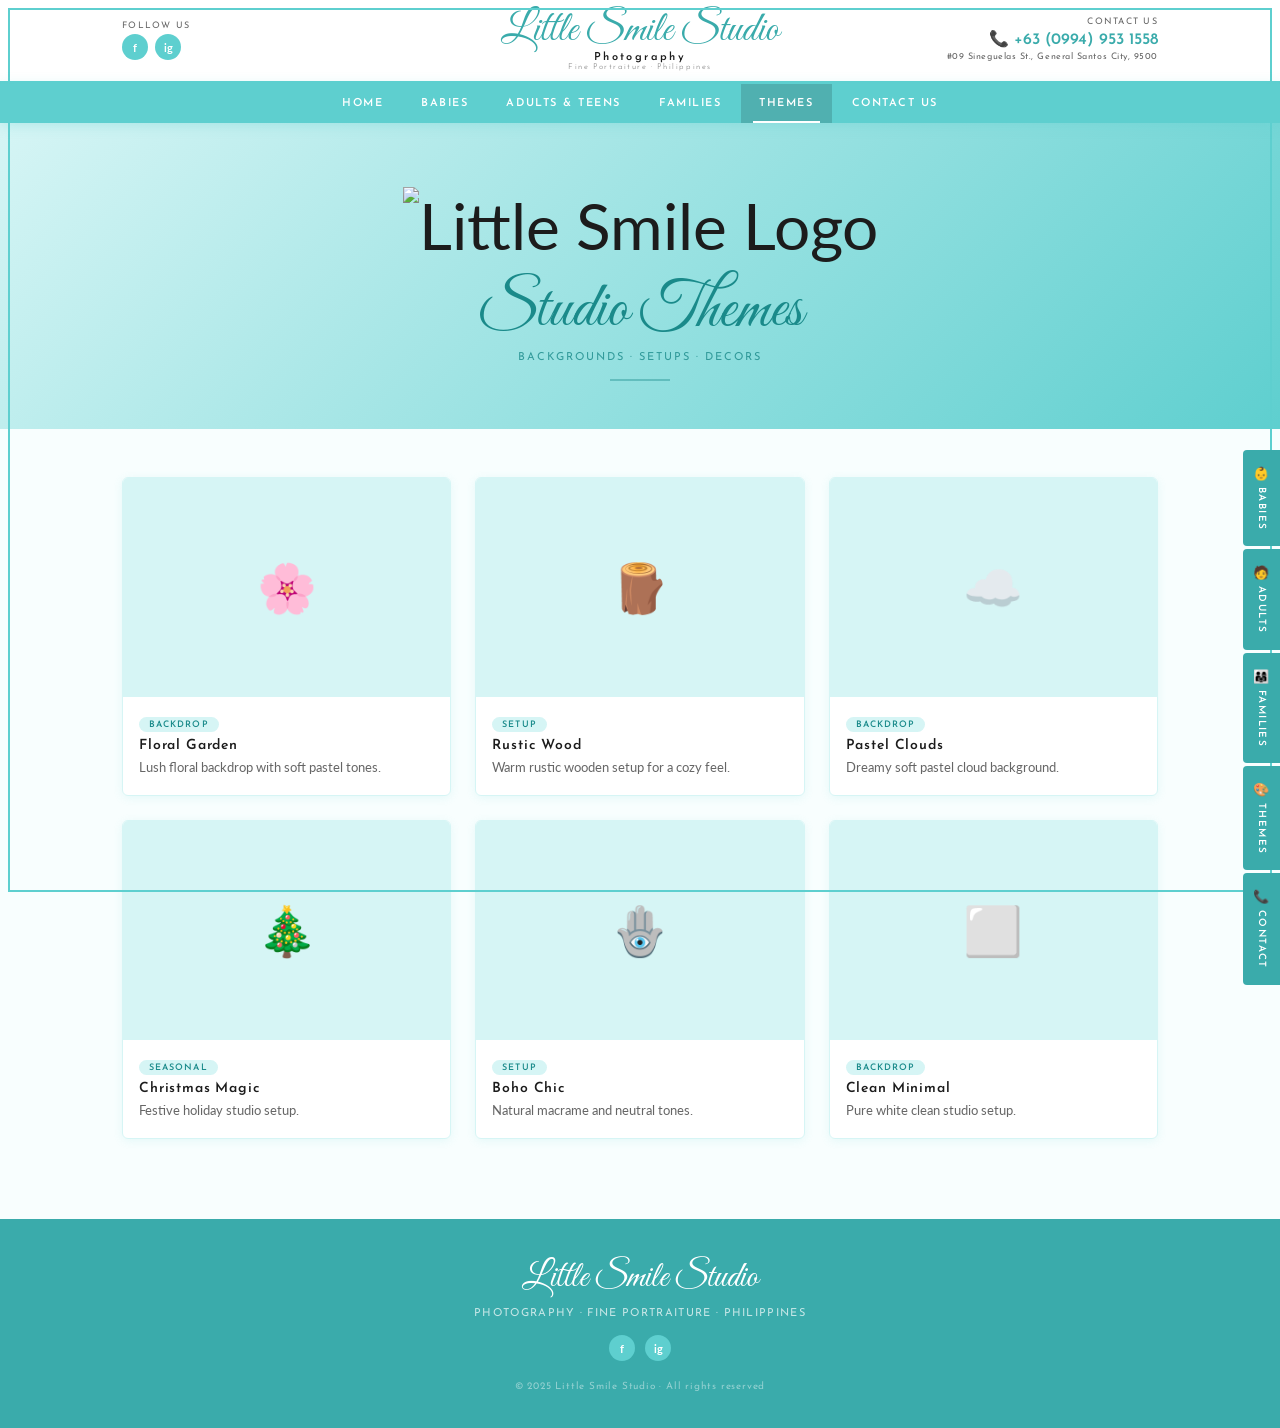
==== themes.html @ 948c2f38 "Add files via upload" ====
<!DOCTYPE html>
<html lang="en">
<head>
<meta charset="UTF-8"/>
<meta name="viewport" content="width=device-width, initial-scale=1.0"/>
<title>Themes — Little Smile Studio</title>
<link href="https://fonts.googleapis.com/css2?family=Great+Vibes&family=Josefin+Sans:wght@300;400;600&family=Lato:wght@300;400;700&display=swap" rel="stylesheet"/>
<link rel="stylesheet" href="gallery.css"/>
<style>
/* Themes-specific: wider cards to show full setup */
.photo-grid{grid-template-columns:repeat(auto-fill,minmax(320px,1fr));}
.photo-card-img{aspect-ratio:3/2;}
.theme-tag{display:inline-block;font-family:var(--font-display);font-size:9px;font-weight:600;letter-spacing:0.12em;text-transform:uppercase;background:var(--teal-light);color:var(--teal-deep);padding:3px 10px;border-radius:20px;margin-bottom:6px;}
</style>
</head>
<body>
<div class="deco-border"></div>
<div class="sidebar-tabs">
  <a class="tab-btn" href="babies.html"><span class="tab-icon">👶</span>Babies</a>
  <a class="tab-btn" href="adults.html"><span class="tab-icon">🧑</span>Adults</a>
  <a class="tab-btn" href="families.html"><span class="tab-icon">👨‍👩‍👧</span>Families</a>
  <a class="tab-btn" href="themes.html"><span class="tab-icon">🎨</span>Themes</a>
  <button class="tab-btn" onclick="document.getElementById('contact-modal').classList.add('open')"><span class="tab-icon">📞</span>Contact</button>
</div>
<div class="top-bar">
  <div class="top-bar-inner">
    <div class="top-left">
      <div class="top-follow">Follow Us</div>
      <div class="social-icons">
        <a class="social-icon" href="https://www.facebook.com/littlesmilestudiophotography" target="_blank">f</a>
        <a class="social-icon" href="https://www.instagram.com/littlesmile_photographystudio" target="_blank">ig</a>
      </div>
    </div>
    <div class="studio-brand">
      <div class="brand-script">Little Smile Studio</div>
      <div class="brand-name">Photography</div>
      <div class="brand-sub">Fine Portraiture · Philippines</div>
    </div>
    <div class="top-right">
      <div class="top-right-label">Contact Us</div>
      <div class="top-right-phone">📞 +63 (0994) 953 1558</div>
      <div class="top-right-address">#09 Sineguelas St., General Santos City, 9500</div>
    </div>
  </div>
</div>
<nav>
  <div class="nav-inner">
    <a class="nav-link" href="index.html">Home</a>
    <a class="nav-link" href="babies.html">Babies</a>
    <a class="nav-link" href="adults.html">Adults & Teens</a>
    <a class="nav-link" href="families.html">Families</a>
    <a class="nav-link active" href="themes.html">Themes</a>
    <a class="nav-link" href="#" onclick="document.getElementById('contact-modal').classList.add('open');return false;">Contact Us</a>
  </div>
</nav>
<div class="page-hero">
<div class="page-hero-icon">
  <img src="littlesmilepics/logo.jpg" alt="Little Smile Logo" class="png-icon" />
</div>  <div class="page-hero-title">Studio Themes</div>
  <div class="page-hero-sub">Backgrounds · Setups · Decors</div>
  <div class="page-hero-divider"></div>
</div>
<div class="gallery-wrap">
  <div class="photo-grid">

    <!-- ══ ADD YOUR THEME/SETUP PHOTOS HERE ══
         Add a theme-tag to label each setup type.
         Copy this block for each theme photo. -->

<div class="photo-card reveal" onclick="openLightbox('littlesmilepics/Back to School.JPG','Lush floral backdrop with soft pastel tones.')">
      <div class="photo-card-img"><img src="littlesmilepics/Back to School.JPG" alt="Floral Garden" onerror="this.parentElement.innerHTML='<div style=&quot;font-size:48px&quot;>🌸</div>'"/></div>
      <div class="photo-card-body">
        <div class="theme-tag">Backdrop</div>
        <div class="photo-card-title">Floral Garden</div>
        <div class="photo-card-desc">Lush floral backdrop with soft pastel tones.</div>
      </div>
    </div>

    <div class="photo-card reveal" style="transition-delay:.08s" onclick="openLightbox('littlesmilepics/Baby Duck.JPG','Rustic Wood','Warm rustic wooden setup for a cozy feel.')">
      <div class="photo-card-img"><img src="littlesmilepics/Baby Duck.JPG" alt="Rustic Wood" onerror="this.parentElement.innerHTML='<div style=&quot;font-size:48px&quot;>🪵</div>'"/></div>
      <div class="photo-card-body">
        <div class="theme-tag">Setup</div>
        <div class="photo-card-title">Rustic Wood</div>
        <div class="photo-card-desc">Warm rustic wooden setup for a cozy feel.</div>
      </div>
    </div>

    <div class="photo-card reveal" style="transition-delay:.16s" onclick="openLightbox('littlesmilepics/Baby Shark Under the Sea.JPG','Pastel Clouds','Dreamy soft pastel cloud background.')">
      <div class="photo-card-img"><img src="littlesmilepics/Baby Shark Under the Sea.JPG" alt="Pastel Clouds" onerror="this.parentElement.innerHTML='<div style=&quot;font-size:48px&quot;>☁️</div>'"/></div>
      <div class="photo-card-body">
        <div class="theme-tag">Backdrop</div>
        <div class="photo-card-title">Pastel Clouds</div>
        <div class="photo-card-desc">Dreamy soft pastel cloud background.</div>
      </div>
    </div>

    <div class="photo-card reveal" style="transition-delay:.24s" onclick="openLightbox('littlesmilepics/Ballerina Gold.JPG','Christmas Magic','Festive holiday studio setup.')">
      <div class="photo-card-img"><img src="littlesmilepics/Ballerina Gold.JPG" alt="Christmas Magic" onerror="this.parentElement.innerHTML='<div style=&quot;font-size:48px&quot;>🎄</div>'"/></div>
      <div class="photo-card-body">
        <div class="theme-tag">Seasonal</div>
        <div class="photo-card-title">Christmas Magic</div>
        <div class="photo-card-desc">Festive holiday studio setup.</div>
      </div>
    </div>

    <div class="photo-card reveal" style="transition-delay:.32s" onclick="openLightbox('littlesmilepics/Barnyard Red.JPG','Boho Chic','Natural macrame and neutral tones.')">
      <div class="photo-card-img"><img src="littlesmilepics/Barnyard Red.JPG" alt="Boho Chic" onerror="this.parentElement.innerHTML='<div style=&quot;font-size:48px&quot;>🪬</div>'"/></div>
      <div class="photo-card-body">
        <div class="theme-tag">Setup</div>
        <div class="photo-card-title">Boho Chic</div>
        <div class="photo-card-desc">Natural macrame and neutral tones.</div>
      </div>
    </div>

    <div class="photo-card reveal" style="transition-delay:.40s" onclick="openLightbox('littlesmilepics/Basketball Lakers.JPG','Clean Minimal','Pure white clean studio setup.')">
      <div class="photo-card-img"><img src="littlesmilepics/Basketball Lakers.JPG" alt="Clean Minimal" onerror="this.parentElement.innerHTML='<div style=&quot;font-size:48px&quot;>⬜</div>'"/></div>
      <div class="photo-card-body">
        <div class="theme-tag">Backdrop</div>
        <div class="photo-card-title">Clean Minimal</div>
        <div class="photo-card-desc">Pure white clean studio setup.</div>
      </div>
    </div>

  </div>
</div>
<footer>
  <div class="footer-brand">Little Smile Studio</div>
  <div class="footer-sub">Photography · Fine Portraiture · Philippines</div>
  <div class="footer-socials">
    <a class="social-icon" href="https://www.facebook.com/littlesmilestudiophotography" target="_blank">f</a>
    <a class="social-icon" href="https://www.instagram.com/littlesmile_photographystudio" target="_blank">ig</a>
  </div>
  <div class="footer-copy">© 2025 Little Smile Studio · All rights reserved</div>
</footer>
<div class="lightbox" id="lightbox" onclick="closeLightbox(event)">
  <button class="lightbox-close" onclick="closeLightbox()">✕</button>
  <div class="lightbox-inner" onclick="event.stopPropagation()">
    <div class="lightbox-img" id="lb-img"></div>
    <div class="lightbox-body"><div class="lightbox-title" id="lb-title"></div><div class="lightbox-desc" id="lb-desc"></div></div>
  </div>
</div>
<div class="modal-backdrop" id="contact-modal" onclick="if(event.target===this)this.classList.remove('open')">
  <div class="modal" style="position:relative">
    <button class="modal-close" onclick="document.getElementById('contact-modal').classList.remove('open')">✕</button>
    <div class="modal-header"><div class="script">Get In Touch</div><div class="sub">We'd love to capture your story</div></div>
    <div class="modal-body">
      <div style="font-family:var(--font-display);font-size:20px;font-weight:600;color:var(--teal-dark);margin-bottom:4px;">📞 +63 (0994) 953 1558</div>
      <div style="font-family:var(--font-display);font-size:11px;color:var(--gray);margin-bottom:16px;">#09 Sineguelas St., General Santos City, 9500</div>
      <div style="border-top:1px solid var(--teal-light);padding-top:20px;">
        <div style="font-family:var(--font-display);font-size:10px;letter-spacing:0.12em;text-transform:uppercase;color:var(--gray);margin-bottom:12px;">Follow Us</div>
        <div style="display:flex;gap:10px;justify-content:center;">
          <a class="social-icon" href="https://www.facebook.com/littlesmilestudiophotography" target="_blank">f</a>
          <a class="social-icon" href="https://www.instagram.com/littlesmile_photographystudio" target="_blank">ig</a>
        </div>
      </div>
    </div>
  </div>
</div>
<script src="gallery.js"></script>
</body>
</html>
---- gallery.css ----
*,*::before,*::after{box-sizing:border-box;margin:0;padding:0;}
:root{--teal:#5ecfcf;--teal-dark:#3aabab;--teal-light:#d6f5f5;--teal-deep:#1a8a8a;--white:#fff;--off:#f8fefe;--charcoal:#1c1c1c;--gray:#666;--font-script:'Great Vibes',cursive;--font-display:'Josefin Sans',sans-serif;--font-body:'Lato',sans-serif;}
html{scroll-behavior:smooth;}
body{font-family:var(--font-body);background:var(--off);color:var(--charcoal);overflow-x:hidden;}
@keyframes fadeDown{from{opacity:0;transform:translateY(-24px)}to{opacity:1;transform:translateY(0)}}
@keyframes fadeIn{from{opacity:0}to{opacity:1}}
@keyframes slideLeft{from{opacity:0;transform:translateX(40px)}to{opacity:1;transform:translateX(0)}}
@keyframes scaleIn{from{opacity:0;transform:scale(0.92)}to{opacity:1;transform:scale(1)}}
@keyframes borderPulse{0%,100%{border-color:var(--teal)}50%{border-color:var(--teal-dark)}}
@keyframes float{0%,100%{transform:translateY(0)}50%{transform:translateY(-8px)}}
.reveal{opacity:0;transform:translateY(28px);transition:opacity .7s ease,transform .7s ease;}
.reveal.visible{opacity:1;transform:translateY(0);}
.top-bar{background:var(--white);border-bottom:3px solid var(--teal);animation:fadeDown .5s ease both;}
.top-bar-inner{max-width:1100px;margin:0 auto;padding:10px 32px;display:grid;grid-template-columns:1fr auto 1fr;align-items:center;gap:16px;}
.top-left{display:flex;flex-direction:column;gap:4px;}
.top-follow{font-family:var(--font-display);font-size:9px;letter-spacing:0.14em;color:var(--gray);text-transform:uppercase;}
.social-icons{display:flex;gap:7px;}
.social-icon{width:26px;height:26px;border-radius:50%;background:var(--teal);display:flex;align-items:center;justify-content:center;font-size:11px;font-weight:700;color:white;text-decoration:none;transition:background .2s,transform .2s;}
.social-icon:hover{background:var(--teal-dark);transform:scale(1.15);}
.studio-brand{text-align:center;}
.brand-script{font-family:var(--font-script);font-size:42px;color:var(--teal-dark);line-height:1;}
.brand-name{font-family:var(--font-display);font-size:11px;font-weight:600;letter-spacing:0.22em;color:var(--charcoal);}
.brand-sub{font-family:var(--font-display);font-size:8px;font-weight:300;letter-spacing:0.2em;color:var(--gray);}
.top-right{text-align:right;}
.top-right-label{font-family:var(--font-display);font-size:9px;letter-spacing:0.14em;color:var(--gray);text-transform:uppercase;margin-bottom:3px;}
.top-right-phone{font-family:var(--font-display);font-size:16px;font-weight:600;color:var(--teal-dark);}
.top-right-address{font-family:var(--font-display);font-size:9px;letter-spacing:0.06em;color:var(--gray);margin-top:2px;line-height:1.5;}
nav{background:var(--teal);position:sticky;top:0;z-index:100;box-shadow:0 2px 12px rgba(94,207,207,0.3);animation:fadeDown .5s .1s ease both;}
.nav-inner{max-width:1100px;margin:0 auto;padding:0 24px;display:flex;align-items:center;justify-content:center;gap:2px;}
.nav-link{font-family:var(--font-display);font-size:11px;font-weight:600;letter-spacing:0.14em;text-transform:uppercase;color:white;padding:14px 18px;background:none;border:none;cursor:pointer;text-decoration:none;position:relative;transition:background .2s;}
.nav-link::after{content:'';position:absolute;bottom:0;left:50%;right:50%;height:2px;background:white;transition:left .2s,right .2s;}
.nav-link:hover{background:rgba(0,0,0,0.1);}
.nav-link:hover::after,.nav-link.active::after{left:12px;right:12px;}
.nav-link.active{background:rgba(0,0,0,0.15);}
.sidebar-tabs{position:fixed;right:0;top:50%;transform:translateY(-50%);z-index:90;display:flex;flex-direction:column;gap:3px;animation:slideLeft .6s .3s ease both;}
.tab-btn{background:var(--teal-dark);color:white;border:none;cursor:pointer;writing-mode:vertical-rl;font-family:var(--font-display);font-size:10px;font-weight:600;letter-spacing:0.14em;padding:16px 10px;text-transform:uppercase;transition:background .2s,padding .2s;display:flex;align-items:center;gap:6px;border-radius:4px 0 0 4px;text-decoration:none;}
.tab-btn:hover{background:var(--teal-deep);padding-right:16px;}
.tab-icon{font-size:13px;writing-mode:horizontal-tb;}
.page-hero{background:linear-gradient(135deg,var(--teal-light),var(--teal));padding:64px 24px 48px;text-align:center;animation:fadeIn .6s ease both;}
.page-hero-icon{font-size:64px;animation:float 3s ease-in-out infinite;margin-bottom:12px;}
.page-hero-title{font-family:var(--font-script);font-size:64px;color:var(--teal-deep);line-height:1.1;}
.page-hero-sub{font-family:var(--font-display);font-size:11px;letter-spacing:0.18em;text-transform:uppercase;color:var(--teal-deep);margin-top:6px;opacity:0.8;}
.page-hero-divider{width:60px;height:2px;background:var(--teal-deep);margin:16px auto 0;opacity:0.4;}
.gallery-wrap{max-width:1100px;margin:48px auto 80px;padding:0 32px;}
.photo-grid{display:grid;grid-template-columns:repeat(auto-fill,minmax(280px,1fr));gap:24px;}
.photo-card{background:white;border-radius:6px;overflow:hidden;border:1px solid var(--teal-light);box-shadow:0 2px 10px rgba(94,207,207,0.12);transition:transform .25s,box-shadow .25s;cursor:pointer;}
.photo-card:hover{transform:translateY(-6px);box-shadow:0 12px 28px rgba(94,207,207,0.28);}
.photo-card-img{width:100%;aspect-ratio:4/3;background:var(--teal-light);display:flex;align-items:center;justify-content:center;overflow:hidden;font-size:40px;}
.photo-card-img img{width:100%;height:100%;object-fit:cover;transition:transform .35s;}
.photo-card:hover .photo-card-img img{transform:scale(1.06);}
.photo-card-body{padding:14px 16px 18px;}
.photo-card-title{font-family:var(--font-display);font-size:14px;font-weight:600;letter-spacing:0.06em;color:var(--charcoal);margin-bottom:4px;}
.photo-card-desc{font-size:13px;color:var(--gray);line-height:1.6;}
.lightbox{display:none;position:fixed;inset:0;z-index:200;background:rgba(10,40,40,0.92);align-items:center;justify-content:center;}
.lightbox.open{display:flex;animation:fadeIn .3s ease;}
.lightbox-inner{background:white;border-radius:6px;max-width:860px;width:94%;max-height:92vh;overflow:auto;position:relative;animation:scaleIn .3s ease;}
.lightbox-img{width:100%;max-height:500px;background:#0a3030;display:flex;align-items:center;justify-content:center;font-size:60px;color:var(--teal);}
.lightbox-img img{width:100%;max-height:500px;object-fit:contain;}
.lightbox-body{padding:24px 28px;}
.lightbox-title{font-family:var(--font-script);font-size:32px;color:var(--teal-dark);margin-bottom:8px;}
.lightbox-desc{font-size:14px;color:var(--gray);line-height:1.7;}
.lightbox-close{position:absolute;top:12px;right:16px;background:none;border:none;cursor:pointer;font-size:24px;color:white;z-index:10;transition:transform .2s;}
.lightbox-close:hover{transform:rotate(90deg);}
footer{background:var(--teal-dark);padding:36px 24px;text-align:center;}
.footer-brand{font-family:var(--font-script);font-size:36px;color:white;margin-bottom:8px;}
.footer-sub{font-family:var(--font-display);font-size:11px;letter-spacing:0.12em;text-transform:uppercase;color:rgba(255,255,255,0.7);margin-bottom:16px;}
.footer-socials{display:flex;gap:10px;justify-content:center;margin-bottom:20px;}
.footer-copy{font-family:var(--font-display);font-size:10px;letter-spacing:0.08em;color:rgba(255,255,255,0.45);}
.deco-border{border:2px solid var(--teal);position:fixed;inset:8px;z-index:50;pointer-events:none;animation:borderPulse 4s ease-in-out infinite;}
.modal-backdrop{display:none;position:fixed;inset:0;z-index:150;background:rgba(10,40,40,0.7);align-items:center;justify-content:center;}
.modal-backdrop.open{display:flex;animation:fadeIn .2s ease;}
.modal{background:white;border-radius:6px;overflow:hidden;width:90%;max-width:440px;animation:scaleIn .25s ease;}
.modal-header{background:var(--teal-dark);padding:28px;text-align:center;}
.modal-header .script{font-family:var(--font-script);font-size:38px;color:white;}
.modal-header .sub{font-family:var(--font-display);font-size:10px;letter-spacing:0.14em;text-transform:uppercase;color:rgba(255,255,255,0.75);margin-top:4px;}
.modal-body{padding:32px;text-align:center;}
.modal-close{position:absolute;top:12px;right:16px;background:none;border:none;cursor:pointer;font-size:20px;color:rgba(255,255,255,0.8);}
@media(max-width:700px){.deco-border{display:none;}.top-bar-inner{grid-template-columns:1fr;text-align:center;gap:12px;}.top-right{text-align:center;}.social-icons{justify-content:center;}.sidebar-tabs{display:none;}.nav-inner{flex-wrap:wrap;}.photo-grid{grid-template-columns:1fr;}}
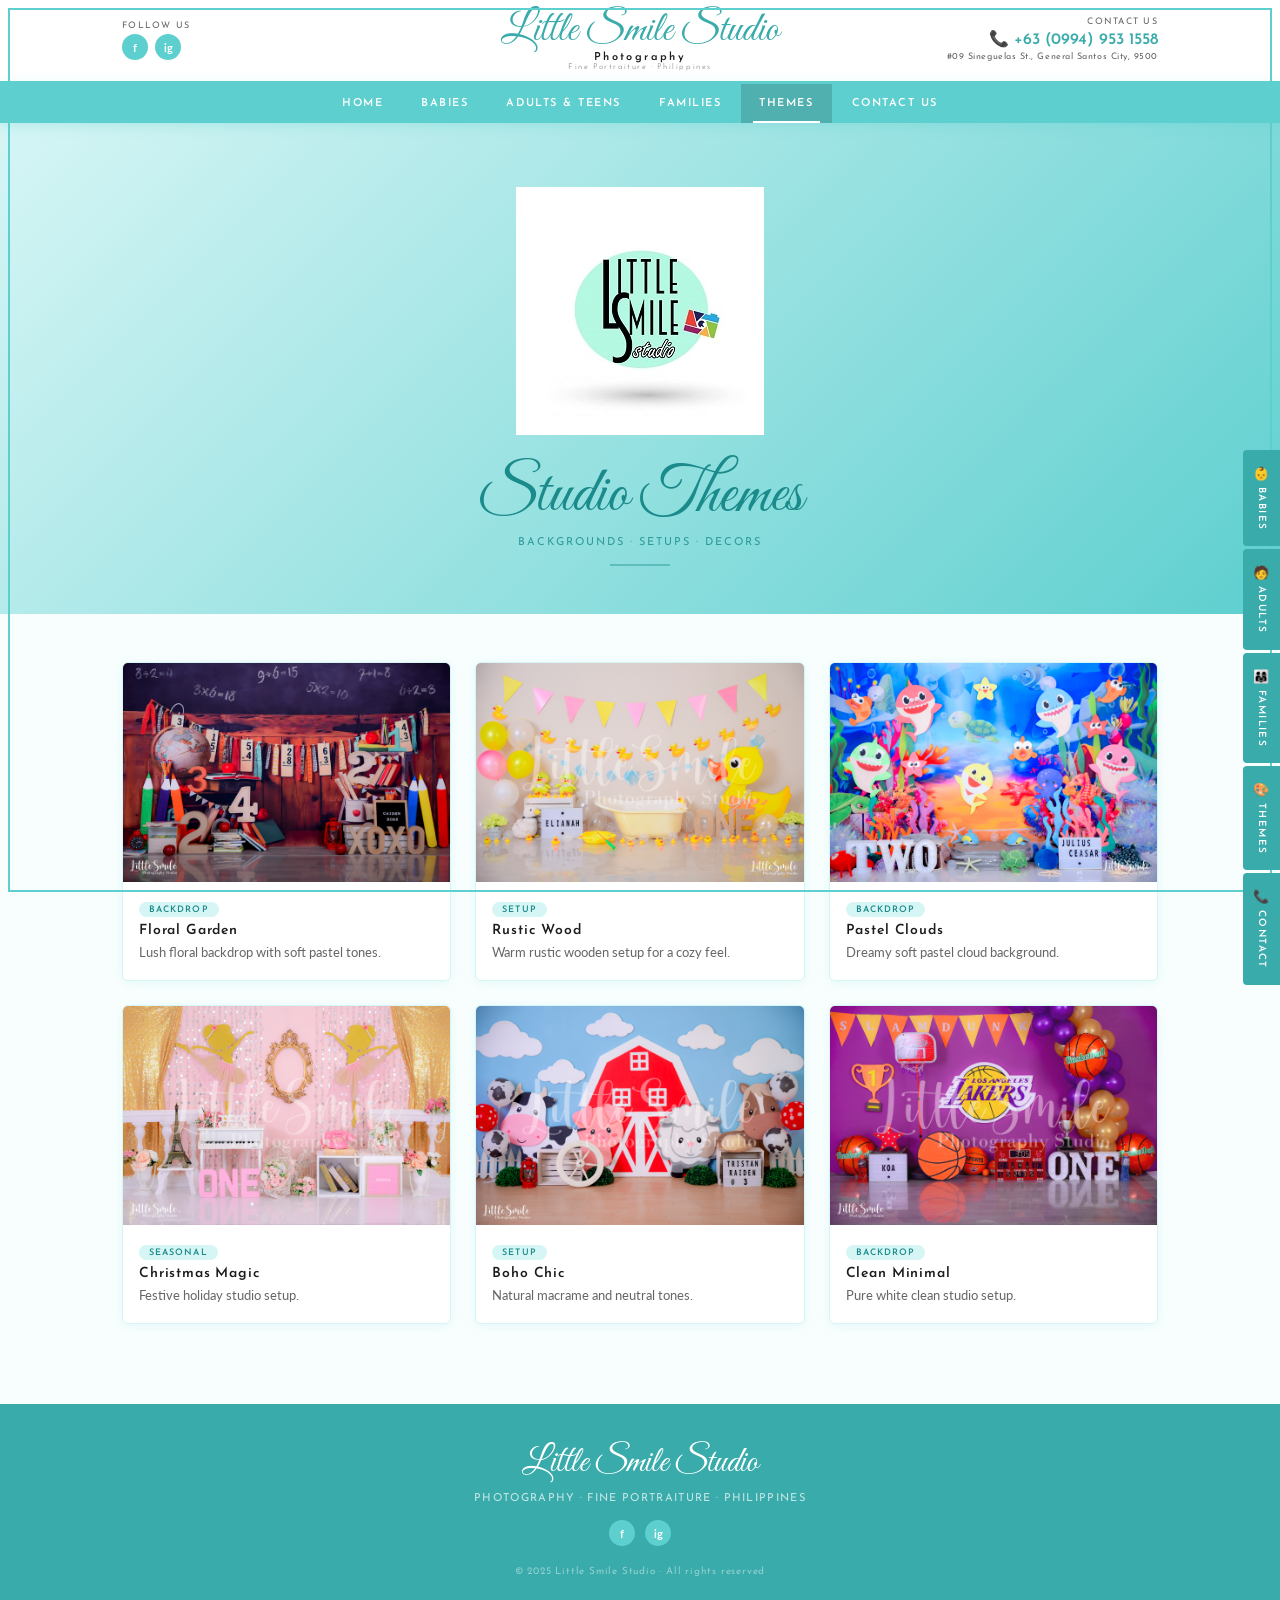
==== commit a6d683f5: "Fix image file extensions to lowercase" ====
--- a/themes.html
+++ b/themes.html
@@ -67,8 +67,8 @@
          Add a theme-tag to label each setup type.
          Copy this block for each theme photo. -->
 
-<div class="photo-card reveal" onclick="openLightbox('littlesmilepics/Back to School.JPG','Lush floral backdrop with soft pastel tones.')">
-      <div class="photo-card-img"><img src="littlesmilepics/Back to School.JPG" alt="Floral Garden" onerror="this.parentElement.innerHTML='<div style=&quot;font-size:48px&quot;>🌸</div>'"/></div>
+<div class="photo-card reveal" onclick="openLightbox('littlesmilepics/Back to School.jpg','Lush floral backdrop with soft pastel tones.')">
+      <div class="photo-card-img"><img src="littlesmilepics/Back to School.jpg" alt="Floral Garden" onerror="this.parentElement.innerHTML='<div style=&quot;font-size:48px&quot;>🌸</div>'"/></div>
       <div class="photo-card-body">
         <div class="theme-tag">Backdrop</div>
         <div class="photo-card-title">Floral Garden</div>
@@ -76,8 +76,8 @@
       </div>
     </div>
 
-    <div class="photo-card reveal" style="transition-delay:.08s" onclick="openLightbox('littlesmilepics/Baby Duck.JPG','Rustic Wood','Warm rustic wooden setup for a cozy feel.')">
-      <div class="photo-card-img"><img src="littlesmilepics/Baby Duck.JPG" alt="Rustic Wood" onerror="this.parentElement.innerHTML='<div style=&quot;font-size:48px&quot;>🪵</div>'"/></div>
+    <div class="photo-card reveal" style="transition-delay:.08s" onclick="openLightbox('littlesmilepics/Baby Duck.jpg','Rustic Wood','Warm rustic wooden setup for a cozy feel.')">
+      <div class="photo-card-img"><img src="littlesmilepics/Baby Duck.jpg" alt="Rustic Wood" onerror="this.parentElement.innerHTML='<div style=&quot;font-size:48px&quot;>🪵</div>'"/></div>
       <div class="photo-card-body">
         <div class="theme-tag">Setup</div>
         <div class="photo-card-title">Rustic Wood</div>
@@ -94,8 +94,8 @@
       </div>
     </div>
 
-    <div class="photo-card reveal" style="transition-delay:.24s" onclick="openLightbox('littlesmilepics/Ballerina Gold.JPG','Christmas Magic','Festive holiday studio setup.')">
-      <div class="photo-card-img"><img src="littlesmilepics/Ballerina Gold.JPG" alt="Christmas Magic" onerror="this.parentElement.innerHTML='<div style=&quot;font-size:48px&quot;>🎄</div>'"/></div>
+    <div class="photo-card reveal" style="transition-delay:.24s" onclick="openLightbox('littlesmilepics/Ballerina Gold.jpg','Christmas Magic','Festive holiday studio setup.')">
+      <div class="photo-card-img"><img src="littlesmilepics/Ballerina Gold.jpg" alt="Christmas Magic" onerror="this.parentElement.innerHTML='<div style=&quot;font-size:48px&quot;>🎄</div>'"/></div>
       <div class="photo-card-body">
         <div class="theme-tag">Seasonal</div>
         <div class="photo-card-title">Christmas Magic</div>
@@ -103,8 +103,8 @@
       </div>
     </div>
 
-    <div class="photo-card reveal" style="transition-delay:.32s" onclick="openLightbox('littlesmilepics/Barnyard Red.JPG','Boho Chic','Natural macrame and neutral tones.')">
-      <div class="photo-card-img"><img src="littlesmilepics/Barnyard Red.JPG" alt="Boho Chic" onerror="this.parentElement.innerHTML='<div style=&quot;font-size:48px&quot;>🪬</div>'"/></div>
+    <div class="photo-card reveal" style="transition-delay:.32s" onclick="openLightbox('littlesmilepics/Barnyard Red.jpg','Boho Chic','Natural macrame and neutral tones.')">
+      <div class="photo-card-img"><img src="littlesmilepics/Barnyard Red.jpg" alt="Boho Chic" onerror="this.parentElement.innerHTML='<div style=&quot;font-size:48px&quot;>🪬</div>'"/></div>
       <div class="photo-card-body">
         <div class="theme-tag">Setup</div>
         <div class="photo-card-title">Boho Chic</div>
@@ -112,8 +112,8 @@
       </div>
     </div>
 
-    <div class="photo-card reveal" style="transition-delay:.40s" onclick="openLightbox('littlesmilepics/Basketball Lakers.JPG','Clean Minimal','Pure white clean studio setup.')">
-      <div class="photo-card-img"><img src="littlesmilepics/Basketball Lakers.JPG" alt="Clean Minimal" onerror="this.parentElement.innerHTML='<div style=&quot;font-size:48px&quot;>⬜</div>'"/></div>
+    <div class="photo-card reveal" style="transition-delay:.40s" onclick="openLightbox('littlesmilepics/Basketball Lakers.jpg','Clean Minimal','Pure white clean studio setup.')">
+      <div class="photo-card-img"><img src="littlesmilepics/Basketball Lakers.jpg" alt="Clean Minimal" onerror="this.parentElement.innerHTML='<div style=&quot;font-size:48px&quot;>⬜</div>'"/></div>
       <div class="photo-card-body">
         <div class="theme-tag">Backdrop</div>
         <div class="photo-card-title">Clean Minimal</div>
